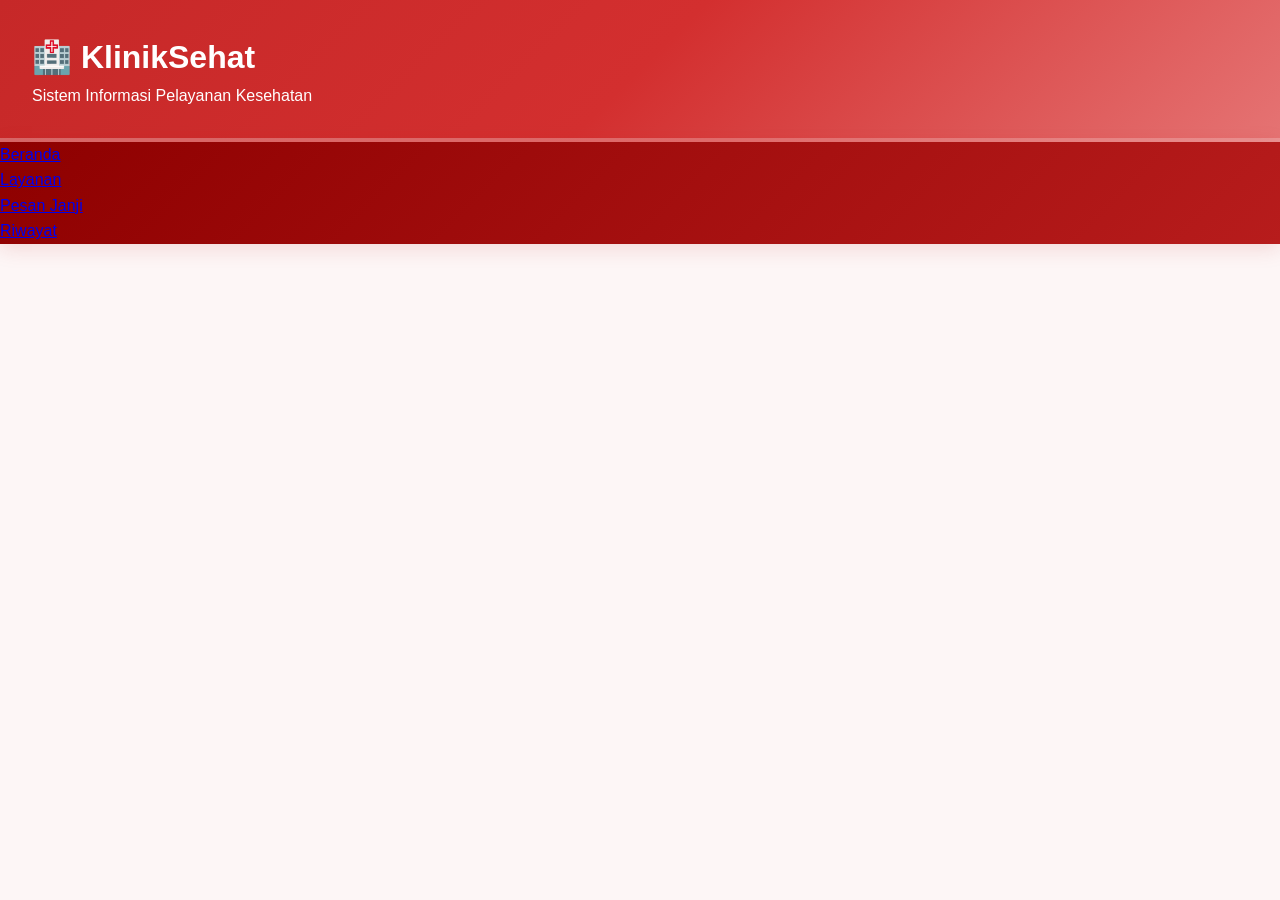
==== index.html @ b9c6c229 "first commit" ====
<!DOCTYPE html>
<html lang="id">
<head>
    <!-- ============================================================
    META & JUDUL HALAMAN
    ============================================================ -->
    <meta charset="UTF-8" />
    <meta name="viewport" content="width=device-width, initial-scale=1.0" />
    <title>KlinikSehat - Beranda</title>
    <link rel="stylesheet" href="css/style.css">
</head>
<body>
    <header>
        <h1>🏥 KlinikSehat</h1>
        <p>Sistem Informasi Pelayanan Kesehatan</p>
    </header>
    <nav>
        <ul>
            <li><a href="index.html" class="active">Beranda</a></li>
            <li><a href="layanan.html">Layanan</a></li>
            <li><a href="pesanan.html">Pesan Janji</a></li>
            <li><a href="riwayat.html">Riwayat</a></li>
        </ul>
    </nav>
    <main>
</body>
</html>
---- css/style.css ----
/* ============================
   RESET & BASE STYLES
   ============================ */
* {
    margin: 0;
    padding: 0;
    box-sizing: border-box;
}

body {
    font-family: 'Segoe UI', Tahoma, Geneva, Verdana, sans-serif;
    background: #fdf6f6;
    color: #2d2d2d;
    line-height: 1.6;
    min-height: 100vh;
    position: relative;
}


/* ============================
   HEADER - SOFT RED
   ============================ */
header {
    background: linear-gradient(135deg, #c62828, #d32f2f, #e57373);
    color: white;
    padding: 2rem 2rem 1.8rem;
    text-align: left;
    position: relative;
    overflow: hidden;
    border-bottom: 4px solid rgba(255, 255, 255, 0.3);
}


/* ============================
   NAVIGASI - SOFT RED
   ============================ */
nav {
    background: linear-gradient(135deg, #8e0000, #b71c1c);
    padding: 0;
    position: sticky;
    top: 0;
    z-index: 100;
    box-shadow: 0 4px 20px rgba(183, 28, 28, 0.15);
}
/* ============================
   MAIN CONTENT
   ============================ */
main {
    max-width: 1200px;
    margin: 2rem auto;
    padding: 0 1.5rem;
}

/* ============================
   HERO SECTION - SOFT RED
   ============================ */
.hero {
    background: linear-gradient(135deg, #c62828, #d32f2f, #e57373);
    color: white;
    text-align: center;
    padding: 4rem 3rem;
    border-radius: 16px;
    border: none;
    position: relative;
    overflow: hidden;
}
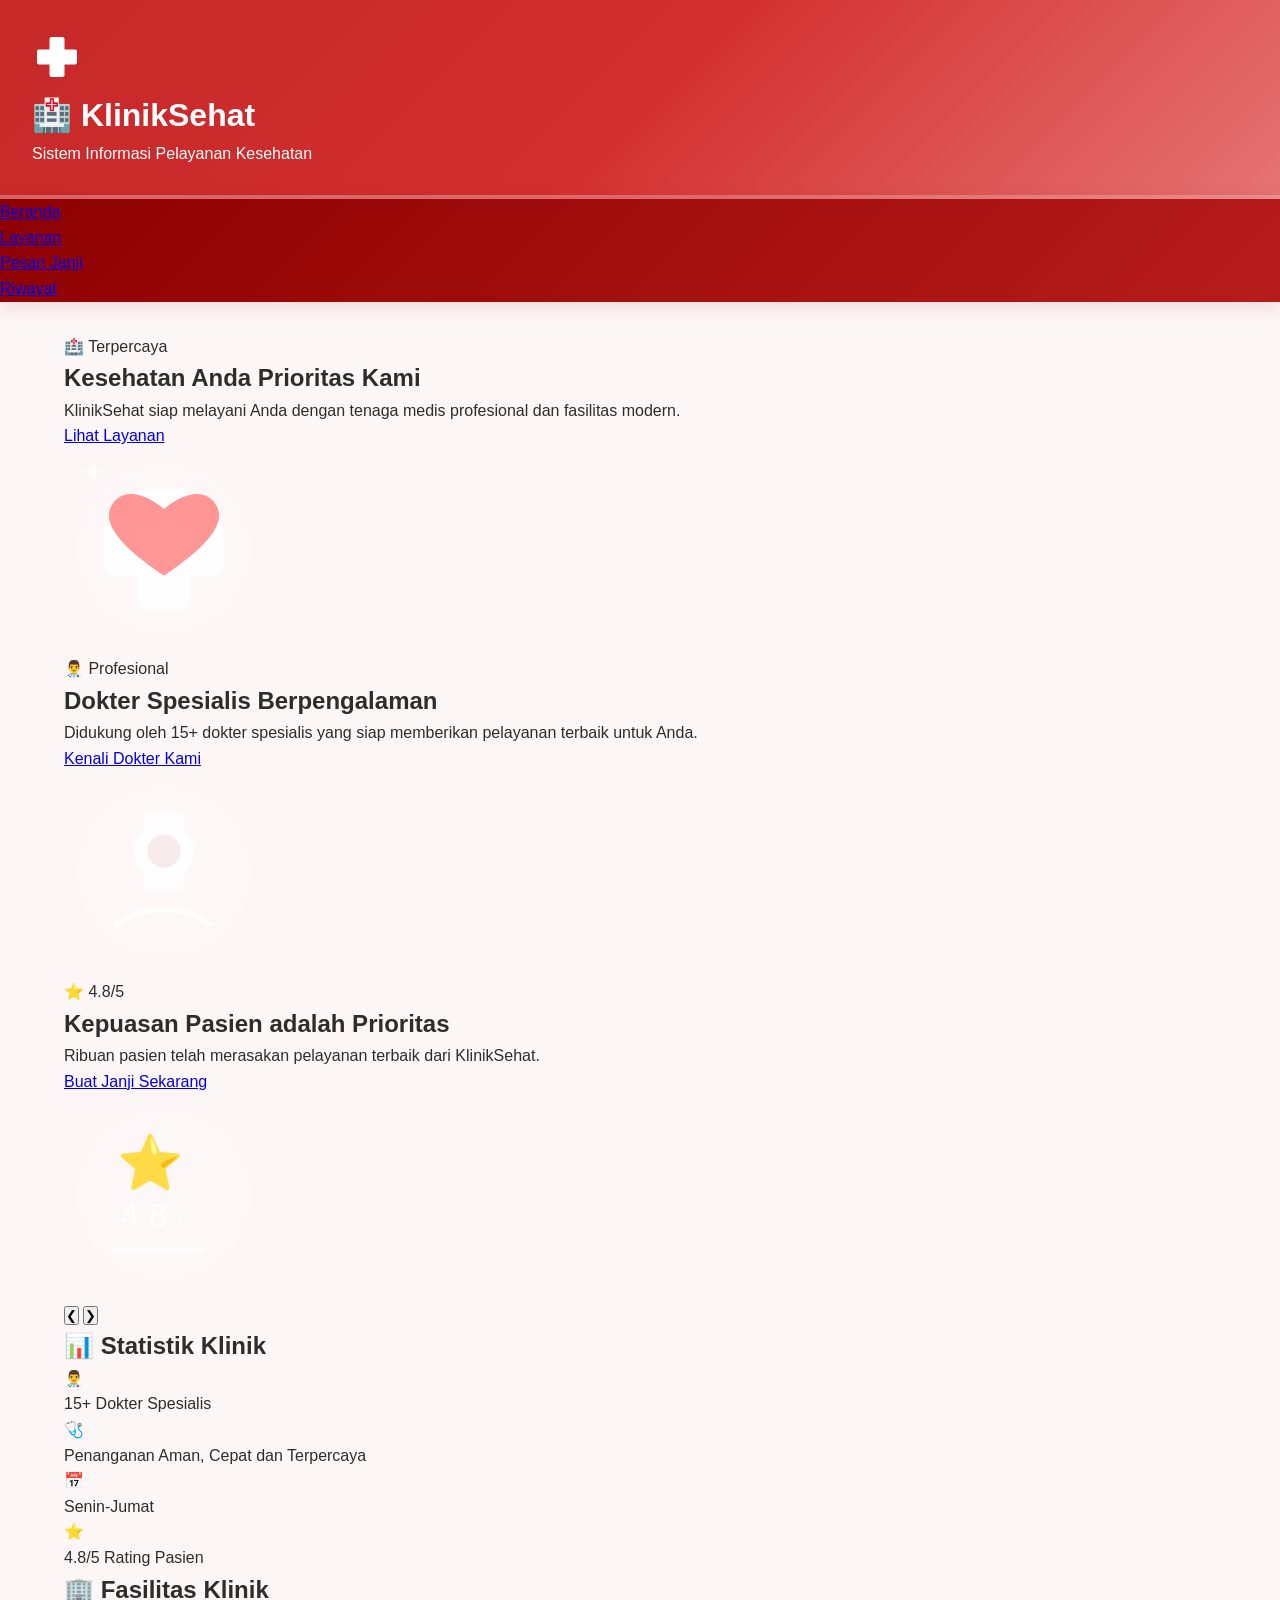
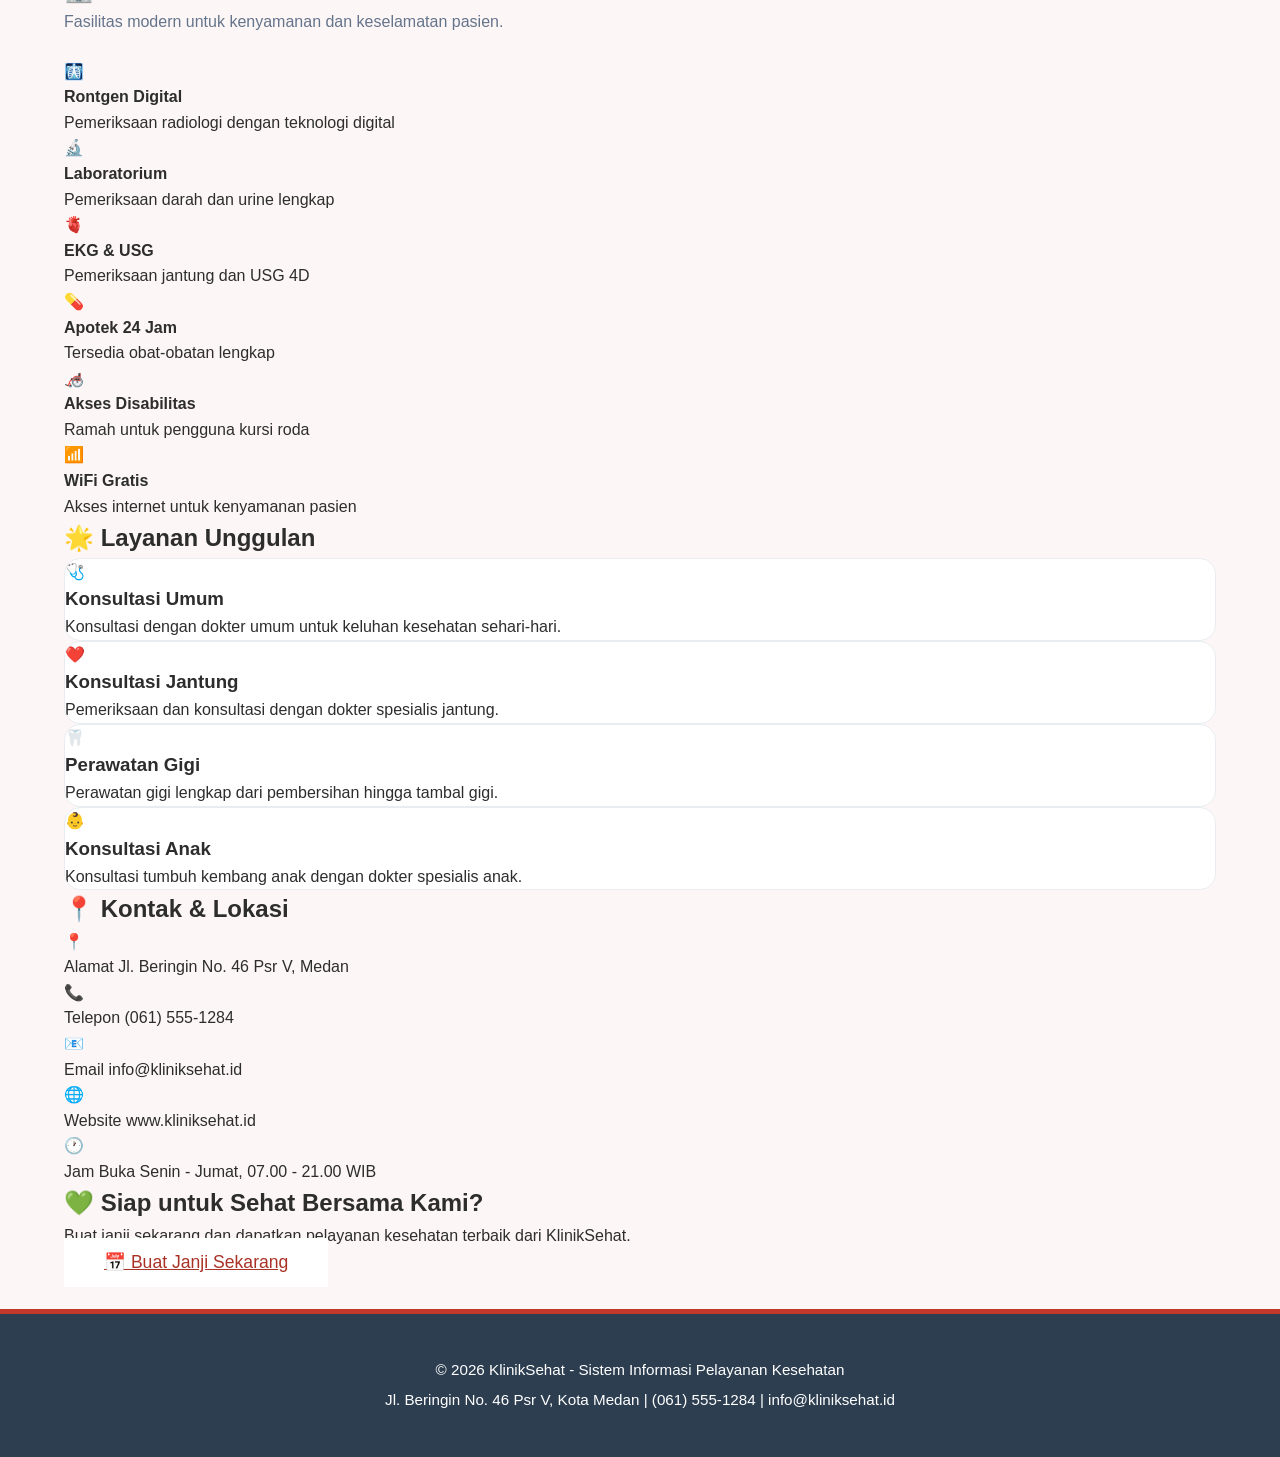
==== commit 2e46311b: "membuat isi layanan.html, isi statistik, fasilitas, layanan unggulan, dengan menggunakan hero sectio" ====
--- a/index.html
+++ b/index.html
@@ -10,10 +10,34 @@
     <link rel="stylesheet" href="css/style.css">
 </head>
 <body>
+    <!-- ============================================================
+    HEADER - BAGIAN ATAS HALAMAN
+    Berisi logo, nama klinik, dan tagline.
+    ============================================================ -->
     <header>
-        <h1>🏥 KlinikSehat</h1>
-        <p>Sistem Informasi Pelayanan Kesehatan</p>
+        <div class="header-container">
+            <div class="header-left">
+                <!-- Icon SVG (Simbol Kesehatan / Salib Merah) -->
+                <div class="header-icon">
+                    <svg viewBox="0 0 100 100" width="50" height="50">
+                        <rect x="35" y="10" width="30" height="80" rx="4" fill="white" />
+                        <rect x="10" y="35" width="80" height="30" rx="4" fill="white" />
+                    </svg>
+                </div>
+                <!-- Teks Header dengan Animasi -->
+                <div class="header-text">
+                    <h1 class="animasi-tulisan">🏥 KlinikSehat</h1>
+                    <p class="animasi-tulisan-delay">Sistem Informasi Pelayanan Kesehatan</p>
+                </div>
+            </div>
+        </div>
     </header>
+
+
+    <!-- ============================================================
+    NAVIGASI - MENU UTAMA
+    Link antar halaman: Beranda, Layanan, Pesan Janji, Riwayat
+    ============================================================ -->
     <nav>
         <ul>
             <li><a href="index.html" class="active">Beranda</a></li>
@@ -22,6 +46,272 @@
             <li><a href="riwayat.html">Riwayat</a></li>
         </ul>
     </nav>
+
+    <!-- ============================================================
+    MAIN - KONTEN UTAMA HALAMAN
+    ============================================================ -->
     <main>
+
+        <!-- ============================================================
+        SECTION 1: HERO SLIDER - CAROUSEL PROMOSI
+        Menampilkan 3 slide bergantian dengan informasi klinik.
+        ============================================================ -->
+        <section class="hero-slider fade-in">
+            <div class="slider-container">
+
+                <!-- ===== SLIDE 1: Kesehatan Prioritas ===== -->
+                <div class="slide active">
+                    <div class="slide-content">
+                        <div class="slide-text">
+                            <span class="slide-badge">🏥 Terpercaya</span>
+                            <h2>Kesehatan Anda Prioritas Kami</h2>
+                            <p>KlinikSehat siap melayani Anda dengan tenaga medis profesional dan fasilitas modern.</p>
+                            <a href="layanan.html" class="btn-primary">Lihat Layanan</a>
+                        </div>
+                        <!-- Ilustrasi SVG: Simbol Kesehatan + Jantung -->
+                        <div class="slide-image">
+                            <svg viewBox="0 0 300 300" width="200" height="200">
+                                <!-- Background lingkaran -->
+                                <circle cx="150" cy="150" r="130" fill="rgba(255,255,255,0.08)" />
+                                <!-- Simbol kesehatan (salib) -->
+                                <rect x="110" y="60" width="80" height="180" rx="12" fill="white" opacity="0.9" />
+                                <rect x="60" y="110" width="180" height="80" rx="12" fill="white" opacity="0.9" />
+                                <!-- Jantung di tengah -->
+                                <path d="M150 190 C90 150, 50 110, 75 80 C90 60, 120 65, 150 90 C180 65, 210 60, 225 80 C250 110, 210 150, 150 190Z" 
+                                      fill="#ff6b6b" opacity="0.7" />
+                                <!-- Ornamen plus di sudut -->
+                                <rect x="30" y="30" width="25" height="8" rx="3" fill="white" opacity="0.5" />
+                                <rect x="40" y="20" width="8" height="25" rx="3" fill="white" opacity="0.5" />
+                            </svg>
+                        </div>
+                    </div>
+                </div>
+
+                <!-- ===== SLIDE 2: Dokter Spesialis ===== -->
+                <div class="slide">
+                    <div class="slide-content">
+                        <div class="slide-text">
+                            <span class="slide-badge">👨‍⚕️ Profesional</span>
+                            <h2>Dokter Spesialis Berpengalaman</h2>
+                            <p>Didukung oleh 15+ dokter spesialis yang siap memberikan pelayanan terbaik untuk Anda.</p>
+                            <a href="layanan.html" class="btn-primary">Kenali Dokter Kami</a>
+                        </div>
+                        <!-- Ilustrasi SVG: Dokter + Stetoskop -->
+                        <div class="slide-image">
+                            <svg viewBox="0 0 300 300" width="200" height="200">
+                                <circle cx="150" cy="150" r="130" fill="rgba(255,255,255,0.08)" />
+                                <circle cx="150" cy="120" r="45" fill="white" opacity="0.9" />
+                                <circle cx="150" cy="120" r="25" fill="#A93226" opacity="0.3" />
+                                <path d="M80 230 Q150 185 220 230" stroke="white" stroke-width="8" fill="none" stroke-linecap="round" opacity="0.9" />
+                                <rect x="120" y="60" width="60" height="120" rx="8" fill="white" opacity="0.7" />
+                            </svg>
+                        </div>
+                    </div>
+                </div>
+
+                <!-- ===== SLIDE 3: Rating Pasien ===== -->
+                <div class="slide">
+                    <div class="slide-content">
+                        <div class="slide-text">
+                            <span class="slide-badge">⭐ 4.8/5</span>
+                            <h2>Kepuasan Pasien adalah Prioritas</h2>
+                            <p>Ribuan pasien telah merasakan pelayanan terbaik dari KlinikSehat.</p>
+                            <a href="pesanan.html" class="btn-primary">Buat Janji Sekarang</a>
+                        </div>
+                        <!-- Ilustrasi SVG: Bintang Rating -->
+                        <div class="slide-image">
+                            <svg viewBox="0 0 300 300" width="200" height="200">
+                                <circle cx="150" cy="150" r="130" fill="rgba(255,255,255,0.08)" />
+                                <text x="80" y="130" font-size="80" fill="white" opacity="0.9">⭐</text>
+                                <text x="85" y="200" font-size="50" fill="white" opacity="0.9">4.8</text>
+                                <text x="160" y="195" font-size="20" fill="white" opacity="0.7">/5</text>
+                                <rect x="70" y="230" width="160" height="8" rx="4" fill="white" opacity="0.2" />
+                                <rect x="70" y="230" width="140" height="8" rx="4" fill="white" opacity="0.6" />
+                            </svg>
+                        </div>
+                    </div>
+                </div>
+
+                <!-- ===== TOMBOL NAVIGASI SLIDER ===== -->
+                <button class="slider-btn prev" id="sliderPrev">❮</button>
+                <button class="slider-btn next" id="sliderNext">❯</button>
+
+                <!-- ===== INDICATOR DOTS ===== -->
+                <div class="slider-dots">
+                    <span class="dot active" data-slide="0"></span>
+                    <span class="dot" data-slide="1"></span>
+                    <span class="dot" data-slide="2"></span>
+                </div>
+            </div>
+        </section>
+
+        <!-- ============================================================
+        SECTION 2: STATISTIK KLINIK
+        Menampilkan data statistik dalam bentuk grid 4 item.
+        ============================================================ -->
+        <section class="fade-in" style="animation-delay: 0.1s;">
+            <h2>📊 Statistik Klinik</h2>
+            <div class="info-grid">
+                <div class="info-item">
+                    <div class="info-icon">👨‍⚕️</div>
+                    <span>15+ Dokter Spesialis</span>
+                </div>
+                <div class="info-item">
+                    <div class="info-icon">🩺</div>
+                    <span>Penanganan Aman, Cepat dan Terpercaya</span>
+                </div>
+                <div class="info-item">
+                    <div class="info-icon">📅</div>
+                    <span>Senin-Jumat</span>
+                </div>
+                <div class="info-item">
+                    <div class="info-icon">⭐</div>
+                    <span>4.8/5 Rating Pasien</span>
+                </div>
+            </div>
+        </section>
+
+        <!-- ============================================================
+        SECTION 3: FASILITAS KLINIK
+        Menampilkan 6 fasilitas klinik dalam bentuk card grid.
+        ============================================================ -->
+        <section class="fade-in" style="animation-delay: 0.15s;">
+            <h2>🏢 Fasilitas Klinik</h2>
+            <p style="color: #64748b; margin-bottom: 1.5rem;">Fasilitas modern untuk kenyamanan dan keselamatan pasien.</p>
+            <div class="fasilitas-grid">
+                <div class="fasilitas-item">
+                    <div class="fasilitas-icon">🩻</div>
+                    <h4>Rontgen Digital</h4>
+                    <p>Pemeriksaan radiologi dengan teknologi digital</p>
+                </div>
+                <div class="fasilitas-item">
+                    <div class="fasilitas-icon">🔬</div>
+                    <h4>Laboratorium</h4>
+                    <p>Pemeriksaan darah dan urine lengkap</p>
+                </div>
+                <div class="fasilitas-item">
+                    <div class="fasilitas-icon">🫀</div>
+                    <h4>EKG & USG</h4>
+                    <p>Pemeriksaan jantung dan USG 4D</p>
+                </div>
+                <div class="fasilitas-item">
+                    <div class="fasilitas-icon">💊</div>
+                    <h4>Apotek 24 Jam</h4>
+                    <p>Tersedia obat-obatan lengkap</p>
+                </div>
+                <div class="fasilitas-item">
+                    <div class="fasilitas-icon">🦽</div>
+                    <h4>Akses Disabilitas</h4>
+                    <p>Ramah untuk pengguna kursi roda</p>
+                </div>
+                <div class="fasilitas-item">
+                    <div class="fasilitas-icon">📶</div>
+                    <h4>WiFi Gratis</h4>
+                    <p>Akses internet untuk kenyamanan pasien</p>
+                </div>
+            </div>
+        </section>
+
+        <!-- ============================================================
+        SECTION 4: LAYANAN UNGGULAN
+        Menampilkan 4 layanan unggulan dalam grid 2x2.
+        ============================================================ -->
+        <section class="fade-in" style="animation-delay: 0.2s;">
+            <h2>🌟 Layanan Unggulan</h2>
+            <div class="layanan-unggulan-grid">
+                <div class="layanan-card">
+                    <div class="layanan-icon">🩺</div>
+                    <h3>Konsultasi Umum</h3>
+                    <p>Konsultasi dengan dokter umum untuk keluhan kesehatan sehari-hari.</p>
+                </div>
+                <div class="layanan-card">
+                    <div class="layanan-icon">❤️</div>
+                    <h3>Konsultasi Jantung</h3>
+                    <p>Pemeriksaan dan konsultasi dengan dokter spesialis jantung.</p>
+                </div>
+                <div class="layanan-card">
+                    <div class="layanan-icon">🦷</div>
+                    <h3>Perawatan Gigi</h3>
+                    <p>Perawatan gigi lengkap dari pembersihan hingga tambal gigi.</p>
+                </div>
+                <div class="layanan-card">
+                    <div class="layanan-icon">👶</div>
+                    <h3>Konsultasi Anak</h3>
+                    <p>Konsultasi tumbuh kembang anak dengan dokter spesialis anak.</p>
+                </div>
+            </div>
+        </section>
+
+        <!-- ============================================================
+        SECTION 5: KONTAK & LOKASI
+        Menampilkan alamat, telepon, email, website, dan jam buka.
+        ============================================================ -->
+        <section class="fade-in" style="animation-delay: 0.3s;">
+            <h2>📍 Kontak &amp; Lokasi</h2>
+            <div class="kontak-grid">
+                <div class="kontak-item">
+                    <div class="kontak-icon">📍</div>
+                    <div>
+                        <span class="kontak-label">Alamat</span>
+                        <span class="kontak-value">Jl. Beringin No. 46 Psr V, Medan</span>
+                    </div>
+                </div>
+                <div class="kontak-item">
+                    <div class="kontak-icon">📞</div>
+                    <div>
+                        <span class="kontak-label">Telepon</span>
+                        <span class="kontak-value">(061) 555-1284</span>
+                    </div>
+                </div>
+                <div class="kontak-item">
+                    <div class="kontak-icon">📧</div>
+                    <div>
+                        <span class="kontak-label">Email</span>
+                        <span class="kontak-value">info@kliniksehat.id</span>
+                    </div>
+                </div>
+                <div class="kontak-item">
+                    <div class="kontak-icon">🌐</div>
+                    <div>
+                        <span class="kontak-label">Website</span>
+                        <span class="kontak-value">www.kliniksehat.id</span>
+                    </div>
+                </div>
+                <div class="kontak-item" style="grid-column: 1 / -1;">
+                    <div class="kontak-icon">🕐</div>
+                    <div>
+                        <span class="kontak-label">Jam Buka</span>
+                        <span class="kontak-value">Senin - Jumat, 07.00 - 21.00 WIB</span>
+                    </div>
+                </div>
+            </div>
+        </section>
+
+        <!-- ============================================================
+        SECTION 6: CTA BANNER - CALL TO ACTION
+        Mengajak pengguna untuk membuat janji.
+        ============================================================ -->
+        <section class="cta-banner fade-in" style="animation-delay: 0.4s;">
+            <div class="cta-banner-content">
+                <div>
+                    <h2>💚 Siap untuk Sehat Bersama Kami?</h2>
+                    <p>Buat janji sekarang dan dapatkan pelayanan kesehatan terbaik dari KlinikSehat.</p>
+                </div>
+                <a href="pesanan.html" class="btn-primary" style="background: white; color: #A93226; font-size: 1.1rem; padding: 0.9rem 2.5rem;">
+                    📅 Buat Janji Sekarang
+                </a>
+            </div>
+        </section>
+
+    </main>
+
+   <!-- ============================================================
+    FOOTER - BAGIAN BAWAH HALAMAN
+    Informasi hak cipta dan kontak.
+    ============================================================ -->
+    <footer>
+        <p>&copy; 2026 <span>KlinikSehat</span> - Sistem Informasi Pelayanan Kesehatan</p>
+        <p>Jl. Beringin No. 46 Psr V, Kota Medan | (061) 555-1284 | info@kliniksehat.id</p>
+    </footer>
 </body>
 </html>
--- a/css/style.css
+++ b/css/style.css
@@ -63,4 +63,163 @@
     border: none;
     position: relative;
     overflow: hidden;
+}
+
+
+
+/* ============================================================
+   LAYANAN.CSS - Halaman Layanan
+   ============================================================ */
+
+/* ============================
+   LAYANAN GRID (dengan gambar)
+   ============================ */
+.layanan-grid {
+    display: grid;
+    grid-template-columns: repeat(auto-fit, minmax(260px, 1fr));
+    gap: 1.5rem;
+    margin-top: 1.5rem;
+}
+
+.layanan-card {
+    border-radius: 16px;
+    overflow: hidden;
+    border: 1px solid #e9edf2;
+    transition: all 0.3s ease;
+    background: white;
+}
+
+.layanan-card:hover {
+    transform: translateY(-6px);
+    box-shadow: 0 12px 36px rgba(0,0,0,0.06);
+}
+
+.layanan-gambar-full {
+    width: 100%;
+    height: 180px;
+    background-size: cover;
+    background-position: center;
+    position: relative;
+}
+
+.layanan-overlay {
+    position: absolute;
+    bottom: 0;
+    left: 0;
+    right: 0;
+    padding: 1.2rem 1rem 0.8rem;
+    background: linear-gradient(transparent, rgba(169, 50, 38, 0.85));
+    color: white;
+    text-align: center;
+}
+
+.layanan-overlay h3 {
+    color: white;
+    font-size: 1.05rem;
+    font-weight: 700;
+    margin: 0 0 0.1rem;
+}
+
+.layanan-overlay p {
+    font-size: 0.8rem;
+    opacity: 0.9;
+    margin: 0 0 0.2rem;
+}
+
+.layanan-overlay .badge-harga {
+    display: inline-block;
+    background: rgba(255,255,255,0.2);
+    backdrop-filter: blur(8px);
+    padding: 0.15rem 1rem;
+    border-radius: 20px;
+    font-weight: 700;
+    font-size: 0.75rem;
+    border: 1px solid rgba(255,255,255,0.15);
+}
+
+/* ============================
+   CTA SECTION LAYANAN
+   ============================ */
+/* Menjaga background tetap merah gradasi khas KlinikSehat */
+.cta-section {
+    background: linear-gradient(135deg, #A93226, #C0392B);
+    color: white;
+    text-align: center;
+    padding: 3.5rem 2rem;
+    border-radius: 20px;
+    border: none;
+    margin-top: 2rem;
+    display: flex;
+    flex-direction: column;
+    align-items: left; /* Membuat tombol capsule otomatis berada di tengah */
+    justify-content: center;
+}
+
+.cta-section h2 {
+    color: white;
+    margin-bottom: 0.5rem;
+}
+
+/* Desain tombol capsule putih tulisan merah kecokelatan */
+.btn-janji-capsule {
+    display: inline-flex;
+    align-items: center;
+    justify-content: center;
+    gap: 10px; /* Jarak antara emoji kalender dan teks */
+    
+    background-color: #ffffff; /* Latar belakang tombol tetap putih bersih */
+    color: #A93226; /* Warna teks merah kecokelatan */
+    
+    padding: 0.8rem 2.5rem; /* Mengatur ukuran tombol agar lonjong pas */
+    font-size: 1.05rem;
+    font-weight: 600;
+    text-decoration: none; /* Menghilangkan garis bawah tautan */
+    
+    border-radius: 50px; /* Membuat bentuk kapsul melengkung sempurna */
+    transition: all 0.3s ease;
+    box-shadow: 0 4px 15px rgba(0, 0, 0, 0.15); /* Efek bayangan di atas background merah */
+}
+
+/* Efek interaktif hover ketika kursor menyentuh tombol capsule */
+.btn-janji-capsule:hover {
+    transform: translateY(-3px); /* Tombol sedikit mengangkat naik */
+    box-shadow: 0 8px 20px rgba(0, 0, 0, 0.25); /* Bayangan menjadi lebih tegas */
+    background-color: #f8fafc; /* Warna putih tombol sedikit redup halus */
+}
+/* ============================
+   RESPONSIVE LAYANAN
+   ============================ */
+@media (max-width: 768px) {
+    .layanan-grid {
+        grid-template-columns: 1fr;
+    }
+}
+
+@media (max-width: 480px) {
+    .layanan-grid {
+        grid-template-columns: 1fr;
+    }
+}
+
+footer {
+    /* Warna latar biru gelap sesuai gambar */
+    background-color: #2c3e50; 
+    color: #ffffff;
+    text-align: center;
+    padding: 2.5rem 2rem;
+    margin-top: 0;
+    
+    /* Garis merah di bagian atas footer */
+    border-top: 5px solid #c0392b; 
+}
+
+footer p {
+    margin: 0.3rem 0;
+    font-size: 0.95rem;
+}
+
+/* Agar tulisan "KlinikSehat" berwarna merah sesuai contoh */
+footer .brand-highlight {
+    color: #e74c3c;
+    font-weight: bold;
 }
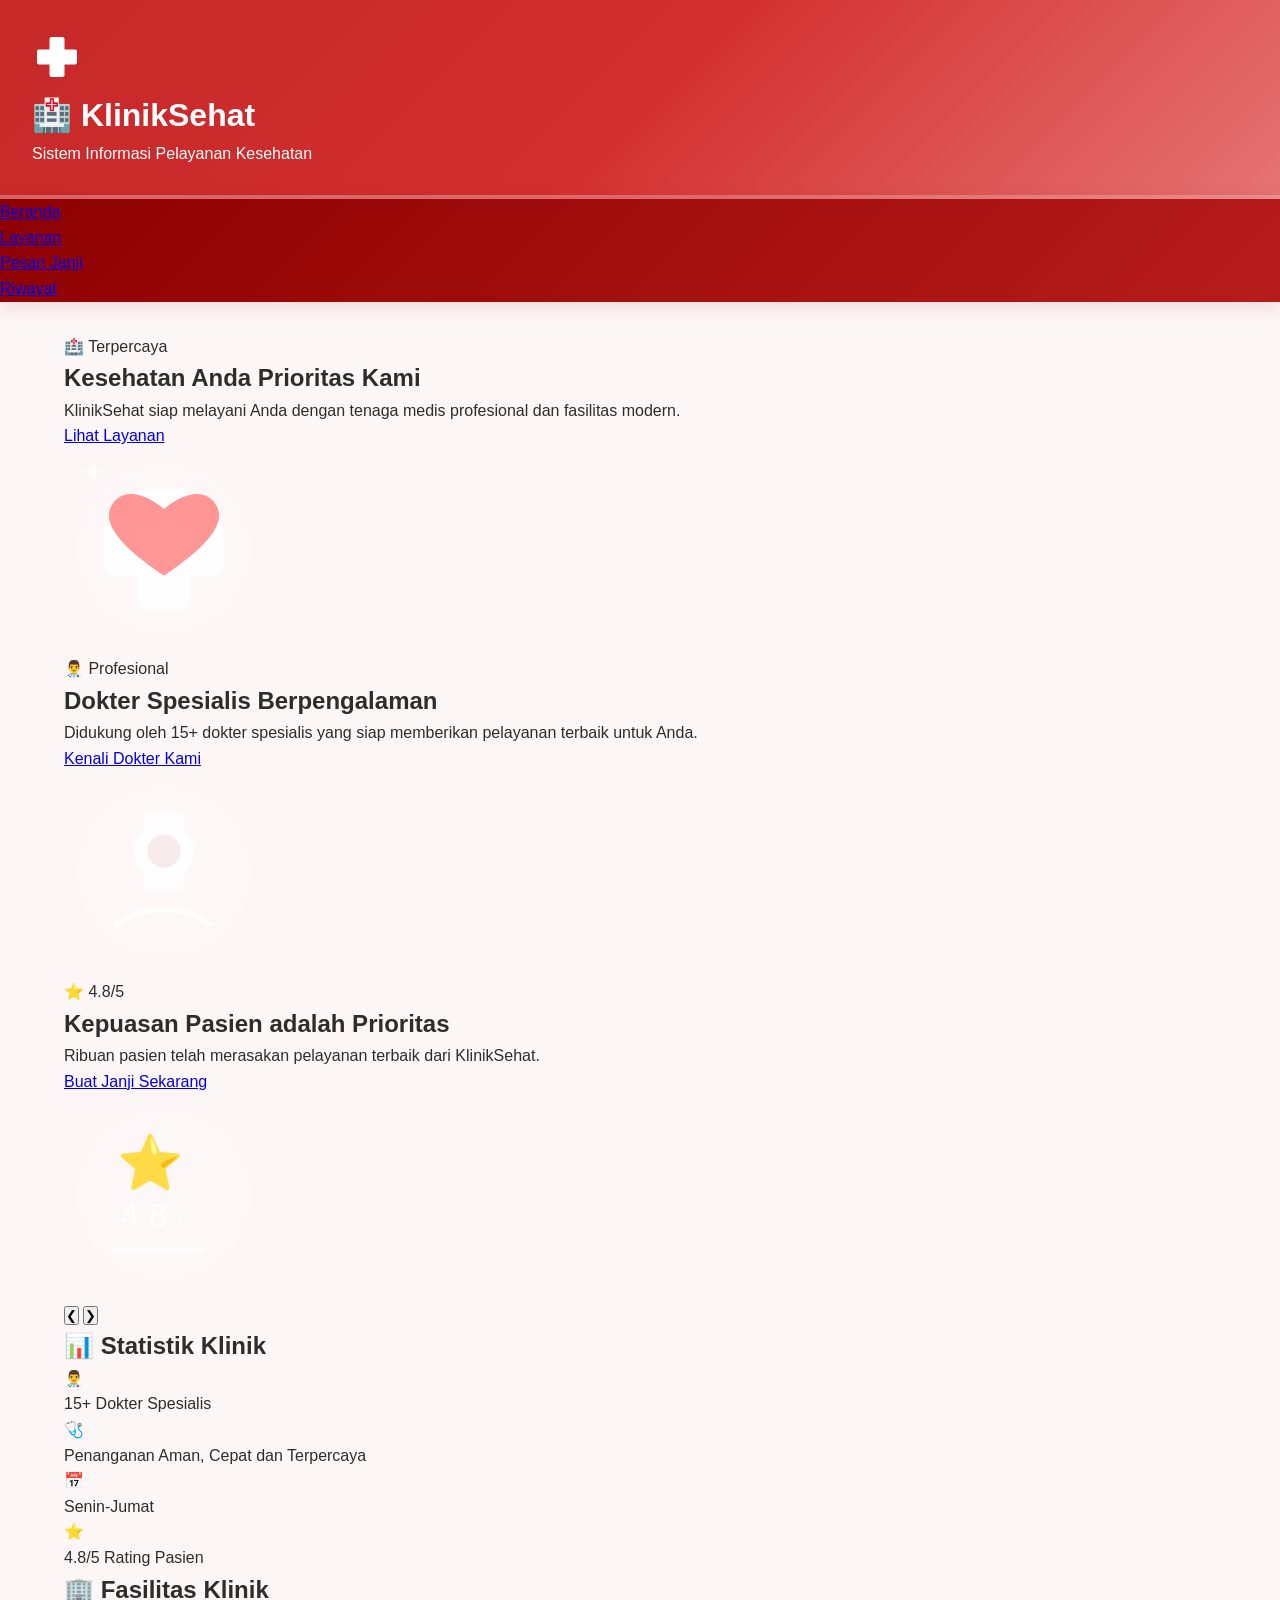
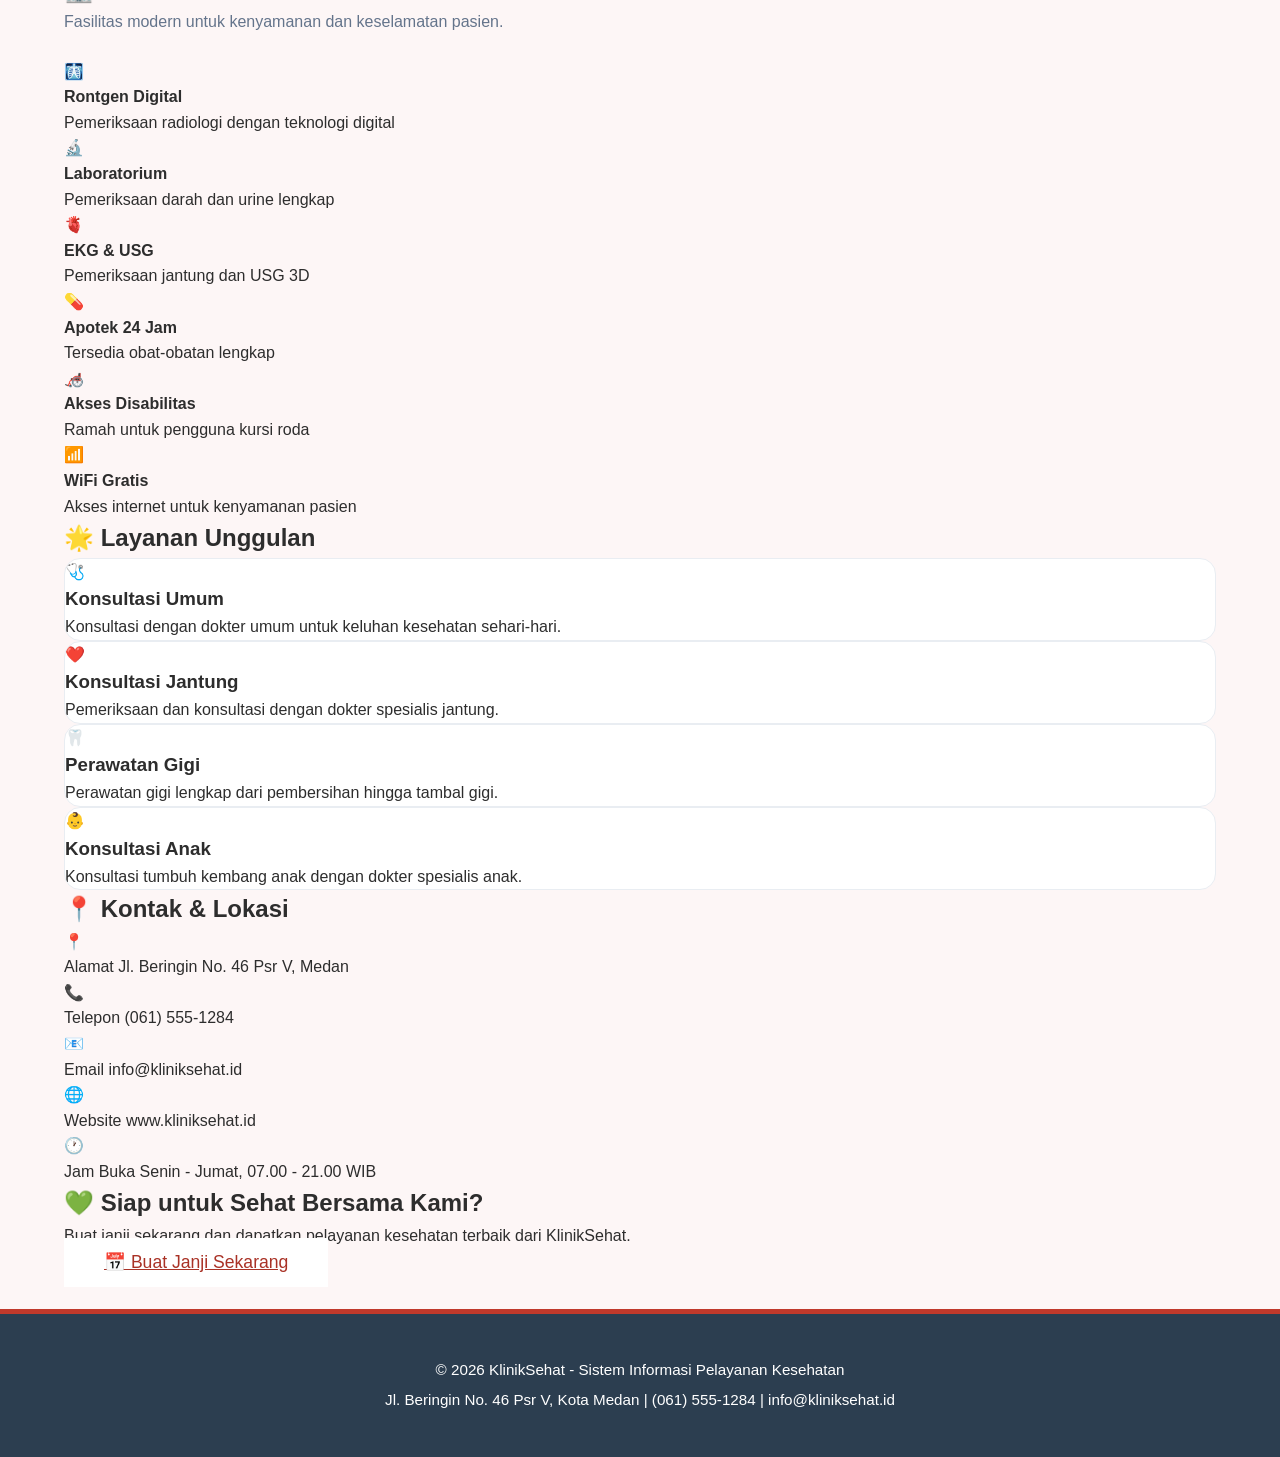
==== commit ce91aa69: "perubahan sedikit di bagian layanan" ====
--- a/index.html
+++ b/index.html
@@ -192,7 +192,7 @@
                 <div class="fasilitas-item">
                     <div class="fasilitas-icon">🫀</div>
                     <h4>EKG & USG</h4>
-                    <p>Pemeriksaan jantung dan USG 4D</p>
+                    <p>Pemeriksaan jantung dan USG 3D</p>
                 </div>
                 <div class="fasilitas-item">
                     <div class="fasilitas-icon">💊</div>
@@ -313,5 +313,6 @@
         <p>&copy; 2026 <span>KlinikSehat</span> - Sistem Informasi Pelayanan Kesehatan</p>
         <p>Jl. Beringin No. 46 Psr V, Kota Medan | (061) 555-1284 | info@kliniksehat.id</p>
     </footer>
+
 </body>
 </html>
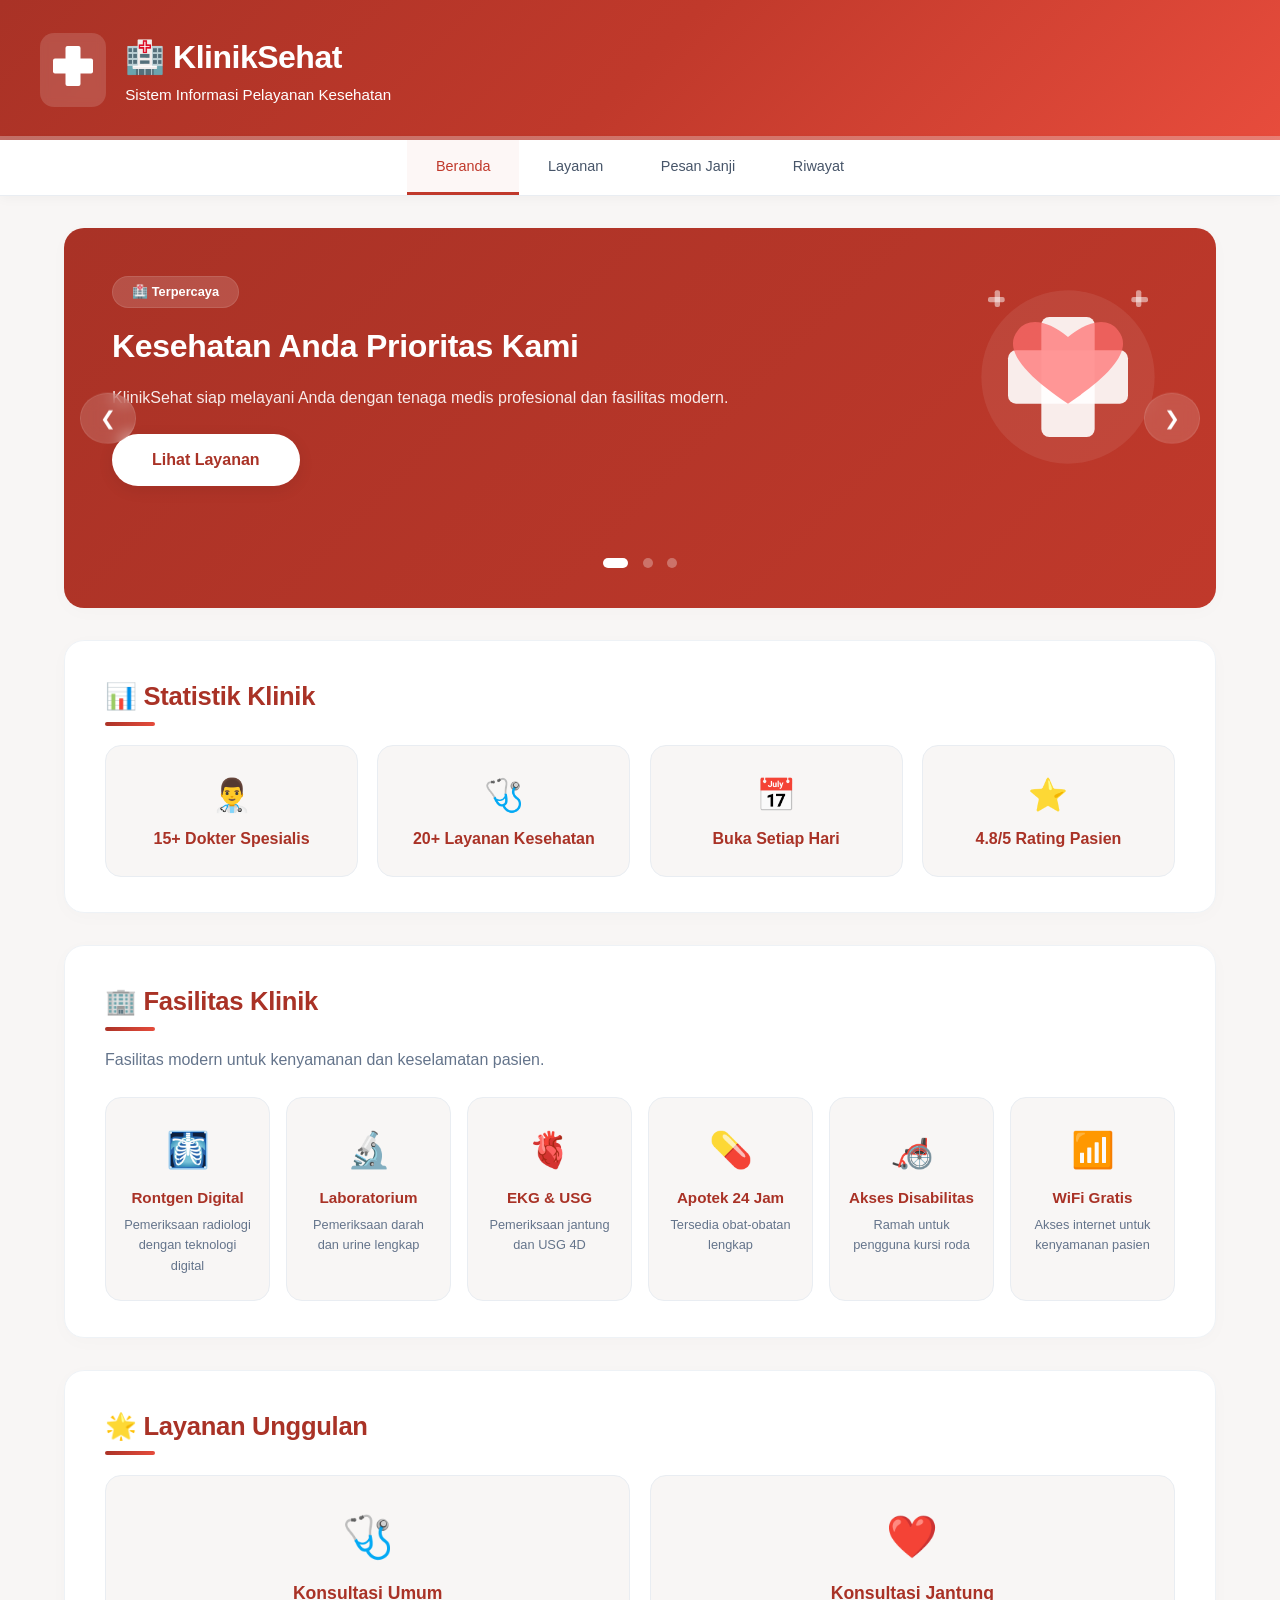
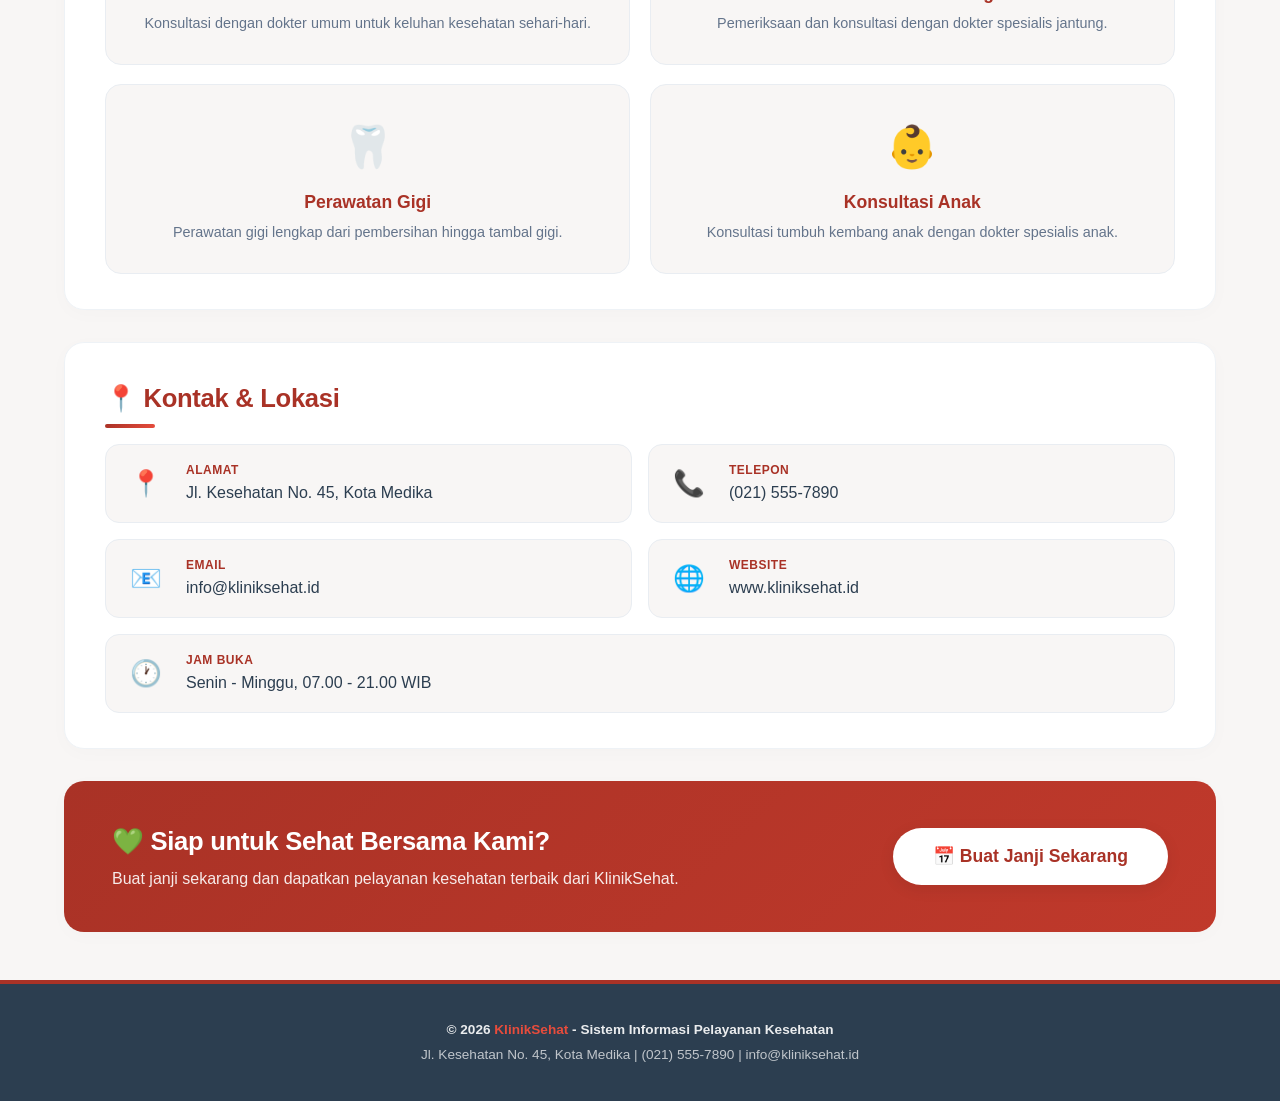
==== commit 2567e6d7: "memperbagian desain konten di index yang tdk bisa di silde" ====
--- a/index.html
+++ b/index.html
@@ -1,30 +1,23 @@
 <!DOCTYPE html>
 <html lang="id">
 <head>
-    <!-- ============================================================
-    META & JUDUL HALAMAN
-    ============================================================ -->
     <meta charset="UTF-8" />
     <meta name="viewport" content="width=device-width, initial-scale=1.0" />
     <title>KlinikSehat - Beranda</title>
     <link rel="stylesheet" href="css/style.css">
 </head>
 <body>
-    <!-- ============================================================
-    HEADER - BAGIAN ATAS HALAMAN
-    Berisi logo, nama klinik, dan tagline.
-    ============================================================ -->
+
+    <!-- ===================== HEADER ===================== -->
     <header>
         <div class="header-container">
             <div class="header-left">
-                <!-- Icon SVG (Simbol Kesehatan / Salib Merah) -->
                 <div class="header-icon">
                     <svg viewBox="0 0 100 100" width="50" height="50">
                         <rect x="35" y="10" width="30" height="80" rx="4" fill="white" />
                         <rect x="10" y="35" width="80" height="30" rx="4" fill="white" />
                     </svg>
                 </div>
-                <!-- Teks Header dengan Animasi -->
                 <div class="header-text">
                     <h1 class="animasi-tulisan">🏥 KlinikSehat</h1>
                     <p class="animasi-tulisan-delay">Sistem Informasi Pelayanan Kesehatan</p>
@@ -33,11 +26,7 @@
         </div>
     </header>
 
-
-    <!-- ============================================================
-    NAVIGASI - MENU UTAMA
-    Link antar halaman: Beranda, Layanan, Pesan Janji, Riwayat
-    ============================================================ -->
+    <!-- ===================== NAVIGASI ===================== -->
     <nav>
         <ul>
             <li><a href="index.html" class="active">Beranda</a></li>
@@ -47,19 +36,13 @@
         </ul>
     </nav>
 
-    <!-- ============================================================
-    MAIN - KONTEN UTAMA HALAMAN
-    ============================================================ -->
+    <!-- ===================== KONTEN UTAMA ===================== -->
     <main>
 
-        <!-- ============================================================
-        SECTION 1: HERO SLIDER - CAROUSEL PROMOSI
-        Menampilkan 3 slide bergantian dengan informasi klinik.
-        ============================================================ -->
+        <!-- ====== HERO SECTION WITH SLIDER ====== -->
         <section class="hero-slider fade-in">
             <div class="slider-container">
-
-                <!-- ===== SLIDE 1: Kesehatan Prioritas ===== -->
+                <!-- Slide 1 -->
                 <div class="slide active">
                     <div class="slide-content">
                         <div class="slide-text">
@@ -68,26 +51,23 @@
                             <p>KlinikSehat siap melayani Anda dengan tenaga medis profesional dan fasilitas modern.</p>
                             <a href="layanan.html" class="btn-primary">Lihat Layanan</a>
                         </div>
-                        <!-- Ilustrasi SVG: Simbol Kesehatan + Jantung -->
                         <div class="slide-image">
                             <svg viewBox="0 0 300 300" width="200" height="200">
-                                <!-- Background lingkaran -->
                                 <circle cx="150" cy="150" r="130" fill="rgba(255,255,255,0.08)" />
-                                <!-- Simbol kesehatan (salib) -->
                                 <rect x="110" y="60" width="80" height="180" rx="12" fill="white" opacity="0.9" />
                                 <rect x="60" y="110" width="180" height="80" rx="12" fill="white" opacity="0.9" />
-                                <!-- Jantung di tengah -->
                                 <path d="M150 190 C90 150, 50 110, 75 80 C90 60, 120 65, 150 90 C180 65, 210 60, 225 80 C250 110, 210 150, 150 190Z" 
                                       fill="#ff6b6b" opacity="0.7" />
-                                <!-- Ornamen plus di sudut -->
                                 <rect x="30" y="30" width="25" height="8" rx="3" fill="white" opacity="0.5" />
                                 <rect x="40" y="20" width="8" height="25" rx="3" fill="white" opacity="0.5" />
+                                <rect x="245" y="30" width="25" height="8" rx="3" fill="white" opacity="0.5" />
+                                <rect x="252" y="20" width="8" height="25" rx="3" fill="white" opacity="0.5" />
                             </svg>
                         </div>
                     </div>
                 </div>
 
-                <!-- ===== SLIDE 2: Dokter Spesialis ===== -->
+                <!-- Slide 2 -->
                 <div class="slide">
                     <div class="slide-content">
                         <div class="slide-text">
@@ -96,7 +76,6 @@
                             <p>Didukung oleh 15+ dokter spesialis yang siap memberikan pelayanan terbaik untuk Anda.</p>
                             <a href="layanan.html" class="btn-primary">Kenali Dokter Kami</a>
                         </div>
-                        <!-- Ilustrasi SVG: Dokter + Stetoskop -->
                         <div class="slide-image">
                             <svg viewBox="0 0 300 300" width="200" height="200">
                                 <circle cx="150" cy="150" r="130" fill="rgba(255,255,255,0.08)" />
@@ -104,12 +83,14 @@
                                 <circle cx="150" cy="120" r="25" fill="#A93226" opacity="0.3" />
                                 <path d="M80 230 Q150 185 220 230" stroke="white" stroke-width="8" fill="none" stroke-linecap="round" opacity="0.9" />
                                 <rect x="120" y="60" width="60" height="120" rx="8" fill="white" opacity="0.7" />
+                                <rect x="110" y="55" width="80" height="15" rx="4" fill="white" opacity="0.9" />
+                                <rect x="110" y="130" width="80" height="15" rx="4" fill="white" opacity="0.9" />
                             </svg>
                         </div>
                     </div>
                 </div>
 
-                <!-- ===== SLIDE 3: Rating Pasien ===== -->
+                <!-- Slide 3 -->
                 <div class="slide">
                     <div class="slide-content">
                         <div class="slide-text">
@@ -118,7 +99,6 @@
                             <p>Ribuan pasien telah merasakan pelayanan terbaik dari KlinikSehat.</p>
                             <a href="pesanan.html" class="btn-primary">Buat Janji Sekarang</a>
                         </div>
-                        <!-- Ilustrasi SVG: Bintang Rating -->
                         <div class="slide-image">
                             <svg viewBox="0 0 300 300" width="200" height="200">
                                 <circle cx="150" cy="150" r="130" fill="rgba(255,255,255,0.08)" />
@@ -132,11 +112,11 @@
                     </div>
                 </div>
 
-                <!-- ===== TOMBOL NAVIGASI SLIDER ===== -->
+                <!-- Slider Controls -->
                 <button class="slider-btn prev" id="sliderPrev">❮</button>
                 <button class="slider-btn next" id="sliderNext">❯</button>
 
-                <!-- ===== INDICATOR DOTS ===== -->
+                <!-- Slider Dots -->
                 <div class="slider-dots">
                     <span class="dot active" data-slide="0"></span>
                     <span class="dot" data-slide="1"></span>
@@ -145,10 +125,7 @@
             </div>
         </section>
 
-        <!-- ============================================================
-        SECTION 2: STATISTIK KLINIK
-        Menampilkan data statistik dalam bentuk grid 4 item.
-        ============================================================ -->
+        <!-- ====== STATISTIK ====== -->
         <section class="fade-in" style="animation-delay: 0.1s;">
             <h2>📊 Statistik Klinik</h2>
             <div class="info-grid">
@@ -158,11 +135,11 @@
                 </div>
                 <div class="info-item">
                     <div class="info-icon">🩺</div>
-                    <span>Penanganan Aman, Cepat dan Terpercaya</span>
+                    <span>20+ Layanan Kesehatan</span>
                 </div>
                 <div class="info-item">
                     <div class="info-icon">📅</div>
-                    <span>Senin-Jumat</span>
+                    <span>Buka Setiap Hari</span>
                 </div>
                 <div class="info-item">
                     <div class="info-icon">⭐</div>
@@ -171,10 +148,7 @@
             </div>
         </section>
 
-        <!-- ============================================================
-        SECTION 3: FASILITAS KLINIK
-        Menampilkan 6 fasilitas klinik dalam bentuk card grid.
-        ============================================================ -->
+        <!-- ====== FASILITAS KLINIK ====== -->
         <section class="fade-in" style="animation-delay: 0.15s;">
             <h2>🏢 Fasilitas Klinik</h2>
             <p style="color: #64748b; margin-bottom: 1.5rem;">Fasilitas modern untuk kenyamanan dan keselamatan pasien.</p>
@@ -192,7 +166,7 @@
                 <div class="fasilitas-item">
                     <div class="fasilitas-icon">🫀</div>
                     <h4>EKG & USG</h4>
-                    <p>Pemeriksaan jantung dan USG 3D</p>
+                    <p>Pemeriksaan jantung dan USG 4D</p>
                 </div>
                 <div class="fasilitas-item">
                     <div class="fasilitas-icon">💊</div>
@@ -212,10 +186,7 @@
             </div>
         </section>
 
-        <!-- ============================================================
-        SECTION 4: LAYANAN UNGGULAN
-        Menampilkan 4 layanan unggulan dalam grid 2x2.
-        ============================================================ -->
+        <!-- ====== LAYANAN UNGGULAN ====== -->
         <section class="fade-in" style="animation-delay: 0.2s;">
             <h2>🌟 Layanan Unggulan</h2>
             <div class="layanan-unggulan-grid">
@@ -242,10 +213,7 @@
             </div>
         </section>
 
-        <!-- ============================================================
-        SECTION 5: KONTAK & LOKASI
-        Menampilkan alamat, telepon, email, website, dan jam buka.
-        ============================================================ -->
+        <!-- ====== KONTAK & LOKASI ====== -->
         <section class="fade-in" style="animation-delay: 0.3s;">
             <h2>📍 Kontak &amp; Lokasi</h2>
             <div class="kontak-grid">
@@ -253,14 +221,14 @@
                     <div class="kontak-icon">📍</div>
                     <div>
                         <span class="kontak-label">Alamat</span>
-                        <span class="kontak-value">Jl. Beringin No. 46 Psr V, Medan</span>
+                        <span class="kontak-value">Jl. Kesehatan No. 45, Kota Medika</span>
                     </div>
                 </div>
                 <div class="kontak-item">
                     <div class="kontak-icon">📞</div>
                     <div>
                         <span class="kontak-label">Telepon</span>
-                        <span class="kontak-value">(061) 555-1284</span>
+                        <span class="kontak-value">(021) 555-7890</span>
                     </div>
                 </div>
                 <div class="kontak-item">
@@ -281,16 +249,13 @@
                     <div class="kontak-icon">🕐</div>
                     <div>
                         <span class="kontak-label">Jam Buka</span>
-                        <span class="kontak-value">Senin - Jumat, 07.00 - 21.00 WIB</span>
-                    </div>
-                </div>
-            </div>
-        </section>
-
-        <!-- ============================================================
-        SECTION 6: CTA BANNER - CALL TO ACTION
-        Mengajak pengguna untuk membuat janji.
-        ============================================================ -->
+                        <span class="kontak-value">Senin - Minggu, 07.00 - 21.00 WIB</span>
+                    </div>
+                </div>
+            </div>
+        </section>
+
+        <!-- ====== CTA BANNER ====== -->
         <section class="cta-banner fade-in" style="animation-delay: 0.4s;">
             <div class="cta-banner-content">
                 <div>
@@ -305,14 +270,13 @@
 
     </main>
 
-   <!-- ============================================================
-    FOOTER - BAGIAN BAWAH HALAMAN
-    Informasi hak cipta dan kontak.
-    ============================================================ -->
+    <!-- ===================== FOOTER ===================== -->
     <footer>
         <p>&copy; 2026 <span>KlinikSehat</span> - Sistem Informasi Pelayanan Kesehatan</p>
-        <p>Jl. Beringin No. 46 Psr V, Kota Medan | (061) 555-1284 | info@kliniksehat.id</p>
+        <p>Jl. Kesehatan No. 45, Kota Medika | (021) 555-7890 | info@kliniksehat.id</p>
     </footer>
 
+    <!-- ===================== JAVASCRIPT ===================== -->
+    <script src="js/script.js"></script>
 </body>
 </html>
--- a/css/style.css
+++ b/css/style.css
@@ -1,3 +1,23 @@
+/* ============================
+   ROOT VARIABLES (BARU)
+   ============================ */
+:root {
+    --primary: #A93226;
+    --primary-dark: #8B231B;
+    --primary-light: #C0392B;
+    --primary-gradient: linear-gradient(135deg, #A93226, #C0392B, #E74C3C);
+    --bg-soft: #F8F6F5;
+    --border-color: #e9edf2;
+    --text-primary: #2C3E50;
+    --text-secondary: #64748b;
+    --white: #ffffff;
+    --shadow-sm: 0 4px 20px rgba(0,0,0,0.02);
+    --shadow-md: 0 8px 32px rgba(0,0,0,0.05);
+    --radius-lg: 20px;
+    --radius-md: 16px;
+    --radius-sm: 14px;
+}
+
 /* ============================
    RESET & BASE STYLES
    ============================ */
@@ -9,20 +29,23 @@
 
 body {
     font-family: 'Segoe UI', Tahoma, Geneva, Verdana, sans-serif;
-    background: #fdf6f6;
-    color: #2d2d2d;
+    background: var(--bg-soft);
+    color: var(--text-primary);
     line-height: 1.6;
     min-height: 100vh;
     position: relative;
 }
 
+a {
+    text-decoration: none;
+}
 
 /* ============================
    HEADER - SOFT RED
    ============================ */
 header {
-    background: linear-gradient(135deg, #c62828, #d32f2f, #e57373);
-    color: white;
+    background: var(--primary-gradient);
+    color: var(--white);
     padding: 2rem 2rem 1.8rem;
     text-align: left;
     position: relative;
@@ -30,18 +53,95 @@
     border-bottom: 4px solid rgba(255, 255, 255, 0.3);
 }
 
-
-/* ============================
-   NAVIGASI - SOFT RED
+.header-container {
+    max-width: 1200px;
+    margin: 0 auto;
+}
+
+.header-left {
+    display: flex;
+    align-items: center;
+    gap: 1.2rem;
+}
+
+.header-icon {
+    background: rgba(255,255,255,0.15);
+    padding: 0.5rem;
+    border-radius: 14px;
+    backdrop-filter: blur(4px);
+    -webkit-backdrop-filter: blur(4px); /* Tambahan untuk Safari */
+}
+
+.header-text h1 {
+    font-size: 2rem;
+    font-weight: 700;
+    letter-spacing: -0.5px;
+}
+
+.header-text p {
+    font-weight: 300;
+    opacity: 0.85;
+    font-size: 0.95rem;
+}
+
+/* ============================
+   ANIMASI HEADER
+   ============================ */
+.animasi-tulisan {
+    animation: slideDown 0.6s ease forwards;
+    opacity: 0;
+}
+
+.animasi-tulisan-delay {
+    animation: slideDown 0.6s ease forwards;
+    animation-delay: 0.2s;
+    opacity: 0;
+}
+
+@keyframes slideDown {
+    from { opacity: 0; transform: translateY(-16px); }
+    to { opacity: 1; transform: translateY(0); }
+}
+
+/* ============================
+   NAVIGASI - DIPERBAIKI (Background Putih)
    ============================ */
 nav {
-    background: linear-gradient(135deg, #8e0000, #b71c1c);
-    padding: 0;
+    background: var(--white); /* ✅ DIPERBAIKI: dari merah jadi putih */
+    box-shadow: 0 2px 12px rgba(0,0,0,0.04);
+    border-bottom: 1px solid var(--border-color);
     position: sticky;
     top: 0;
     z-index: 100;
-    box-shadow: 0 4px 20px rgba(183, 28, 28, 0.15);
-}
+}
+
+nav ul {
+    list-style: none;
+    display: flex;
+    justify-content: center;
+    flex-wrap: wrap;
+    max-width: 1200px;
+    margin: 0 auto;
+    padding: 0 1rem;
+}
+
+nav ul li a {
+    display: block;
+    padding: 0.9rem 1.8rem;
+    color: #475569; 
+    font-weight: 500;
+    font-size: 0.9rem;
+    transition: all 0.3s ease;
+    border-bottom: 3px solid transparent;
+}
+
+nav ul li a:hover,
+nav ul li a.active {
+    color: var(--primary-light);
+    border-bottom-color: var(--primary-light);
+    background: rgba(192, 57, 43, 0.04);
+}
+
 /* ============================
    MAIN CONTENT
    ============================ */
@@ -51,28 +151,467 @@
     padding: 0 1.5rem;
 }
 
+section {
+    background: var(--white);
+    padding: 2.2rem 2.5rem;
+    border-radius: var(--radius-lg);
+    box-shadow: var(--shadow-sm);
+    margin-bottom: 2rem;
+    border: 1px solid #eef2f6;
+    transition: box-shadow 0.3s ease;
+}
+
+section:hover {
+    box-shadow: var(--shadow-md);
+}
+
+section h2 {
+    color: var(--primary);
+    margin-bottom: 1rem;
+    font-size: 1.6rem;
+    font-weight: 700;
+    letter-spacing: -0.3px;
+}
+
+section h2::after {
+    content: '';
+    display: block;
+    width: 50px;
+    height: 4px;
+    background: linear-gradient(135deg, var(--primary), #E74C3C);
+    border-radius: 4px;
+    margin-top: 0.3rem;
+}
+
+/* ============================
+   FADE IN ANIMATION - Class terpisah (BARU)
+   ============================ */
+.fade-in {
+    opacity: 0;
+    animation: fadeInUp 0.7s ease forwards;
+}
+
+@keyframes fadeInUp {
+    from { opacity: 0; transform: translateY(24px); }
+    to { opacity: 1; transform: translateY(0); }
+}
+
+/* ============================
+   BUTTON PRIMARY - SHARED
+   ============================ */
+.btn-primary {
+    display: inline-block;
+    background: var(--white);
+    color: var(--primary);
+    padding: 0.8rem 2.5rem;
+    border-radius: 50px;
+    font-weight: 700;
+    font-size: 1rem;
+    transition: all 0.3s ease;
+    box-shadow: 0 4px 16px rgba(0,0,0,0.08);
+}
+
+.btn-primary:hover {
+    transform: translateY(-3px);
+    box-shadow: 0 8px 28px rgba(0,0,0,0.15);
+}
+
 /* ============================
    HERO SECTION - SOFT RED
    ============================ */
 .hero {
-    background: linear-gradient(135deg, #c62828, #d32f2f, #e57373);
-    color: white;
+    background: var(--primary-gradient);
+    color: var(--white);
     text-align: center;
     padding: 4rem 3rem;
-    border-radius: 16px;
+    border-radius: var(--radius-md);
     border: none;
     position: relative;
     overflow: hidden;
 }
 
-
-
-/* ============================================================
+.hero-content {
+    display: flex;
+    align-items: center;
+    gap: 2.5rem;
+    justify-content: center;
+    flex-wrap: wrap;
+}
+
+.hero-illustration {
+    flex-shrink: 0;
+    animation: float 3s ease-in-out infinite;
+}
+
+@keyframes float {
+    0%, 100% { transform: translateY(0); }
+    50% { transform: translateY(-12px); }
+}
+
+.hero-text {
+    flex: 1;
+    min-width: 260px;
+}
+
+.hero h2 {
+    color: var(--white);
+    font-size: 2.2rem;
+    font-weight: 700;
+}
+
+.hero h2::after {
+    background: rgba(255,255,255,0.3);
+    margin: 0.5rem auto 0;
+    width: 70px;
+}
+
+.hero p {
+    font-size: 1.05rem;
+    max-width: 600px;
+    margin: 1rem auto 1.8rem;
+    opacity: 0.9;
+    line-height: 1.8;
+}
+
+/* ============================
+   LAYANAN UNGGULAN 2x2 GRID (BARU)
+   ============================ */
+.layanan-unggulan-grid {
+    display: grid;
+    grid-template-columns: repeat(2, 1fr);
+    gap: 1.2rem;
+    margin-top: 1.2rem;
+}
+
+.layanan-unggulan-grid .layanan-card {
+    background: var(--bg-soft);
+    border-radius: var(--radius-md);
+    padding: 1.8rem 1.5rem;
+    text-align: center;
+    border: 1px solid var(--border-color);
+    transition: all 0.3s ease;
+}
+
+.layanan-unggulan-grid .layanan-card:hover {
+    transform: translateY(-6px);
+    border-color: var(--primary-light);
+    box-shadow: 0 8px 28px rgba(192, 57, 43, 0.06);
+}
+
+.layanan-unggulan-grid .layanan-icon {
+    font-size: 2.6rem;
+    display: block;
+    margin-bottom: 0.5rem;
+}
+
+.layanan-unggulan-grid .layanan-card h3 {
+    color: var(--primary);
+    font-size: 1.1rem;
+    margin: 0.3rem 0;
+}
+
+.layanan-unggulan-grid .layanan-card p {
+    color: var(--text-secondary);
+    font-size: 0.9rem;
+}
+
+/* ============================
+   KONTAK GRID (BARU)
+   ============================ */
+.kontak-grid {
+    display: grid;
+    grid-template-columns: repeat(2, 1fr);
+    gap: 1rem;
+    margin-top: 1rem;
+}
+
+.kontak-item {
+    background: var(--bg-soft);
+    padding: 1rem 1.5rem;
+    border-radius: var(--radius-sm);
+    border: 1px solid var(--border-color);
+    display: flex;
+    align-items: center;
+    gap: 1rem;
+    transition: all 0.3s ease;
+}
+
+.kontak-item:hover {
+    border-color: var(--primary-light);
+}
+
+.kontak-icon {
+    font-size: 1.6rem;
+    min-width: 40px;
+}
+
+.kontak-label {
+    font-weight: 600;
+    color: var(--primary);
+    font-size: 0.75rem;
+    display: block;
+    text-transform: uppercase;
+    letter-spacing: 0.5px;
+}
+
+.kontak-value {
+    color: var(--text-primary);
+    font-weight: 500;
+    display: block;
+}
+
+/* ============================
+   STATS / INFO GRID
+   ============================ */
+.info-grid {
+    display: grid;
+    grid-template-columns: repeat(auto-fit, minmax(180px, 1fr));
+    gap: 1.2rem;
+    margin-top: 1.2rem;
+}
+
+.info-item {
+    background: var(--bg-soft);
+    padding: 1.5rem 1rem;
+    border-radius: var(--radius-md);
+    text-align: center;
+    border: 1px solid var(--border-color);
+    transition: all 0.3s ease;
+}
+
+.info-item:hover {
+    transform: translateY(-4px);
+    border-color: var(--primary-light);
+    box-shadow: 0 8px 24px rgba(192, 57, 43, 0.06);
+}
+
+.info-icon {
+    font-size: 2rem;
+    display: block;
+    margin-bottom: 0.3rem;
+}
+
+.info-item span {
+    font-weight: 600;
+    color: var(--primary);
+}
+
+/* ============================
+   FASILITAS GRID
+   ============================ */
+.fasilitas-grid {
+    display: grid;
+    grid-template-columns: repeat(auto-fit, minmax(160px, 1fr));
+    gap: 1rem;
+    margin-top: 1rem;
+}
+
+.fasilitas-item {
+    background: var(--bg-soft);
+    padding: 1.5rem 1rem;
+    border-radius: var(--radius-md);
+    text-align: center;
+    border: 1px solid var(--border-color);
+    transition: all 0.3s ease;
+}
+
+.fasilitas-item:hover {
+    transform: translateY(-4px);
+    border-color: var(--primary-light);
+    box-shadow: 0 8px 24px rgba(192, 57, 43, 0.06);
+}
+
+.fasilitas-icon {
+    font-size: 2.2rem;
+    display: block;
+    margin-bottom: 0.5rem;
+}
+
+.fasilitas-item h4 {
+    color: var(--primary);
+    font-size: 0.95rem;
+    margin: 0.3rem 0;
+}
+
+.fasilitas-item p {
+    color: var(--text-secondary);
+    font-size: 0.8rem;
+    margin: 0;
+}
+
+/* ============================
+   CTA BANNER (BARU)
+   ============================ */
+.cta-banner {
+    background: linear-gradient(135deg, var(--primary), var(--primary-light));
+    border-radius: var(--radius-lg);
+    padding: 2.5rem 3rem;
+    border: none;
+}
+
+.cta-banner-content {
+    display: flex;
+    align-items: center;
+    justify-content: space-between;
+    flex-wrap: wrap;
+    gap: 1.5rem;
+}
+
+.cta-banner-content h2 {
+    color: var(--white);
+    font-size: 1.6rem;
+    margin: 0;
+}
+
+.cta-banner-content h2::after {
+    display: none;
+}
+
+.cta-banner-content p {
+    color: rgba(255,255,255,0.9);
+    margin: 0.3rem 0 0;
+    font-size: 1rem;
+}
+
+/* ============================
+   SLIDER / CAROUSEL - DIPERLENGKAP
+   ============================ */
+.hero-slider {
+    background: linear-gradient(135deg, var(--primary), var(--primary-light));
+    border-radius: var(--radius-lg);
+    padding: 0;
+    overflow: hidden;
+    border: none;
+    position: relative;
+}
+
+.slider-container {
+    position: relative;
+    width: 100%;
+    min-height: 380px;
+    overflow: hidden;
+}
+
+.slide {
+    display: none;
+    padding: 3rem 3rem;
+    animation: fadeSlide 0.8s ease forwards;
+}
+
+.slide.active {
+    display: block;
+}
+
+@keyframes fadeSlide {
+    from { opacity: 0; transform: scale(0.95); }
+    to { opacity: 1; transform: scale(1); }
+}
+
+.slide-content {
+    display: flex;
+    align-items: center;
+    gap: 2.5rem;
+    justify-content: center;
+    flex-wrap: wrap;
+}
+
+.slide-text {
+    flex: 1;
+    min-width: 250px;
+    color: var(--white);
+}
+
+.slide-badge {
+    display: inline-block;
+    background: rgba(255,255,255,0.15);
+    padding: 0.3rem 1.2rem;
+    border-radius: 50px;
+    font-size: 0.8rem;
+    font-weight: 600;
+    margin-bottom: 0.8rem;
+    backdrop-filter: blur(8px);
+    -webkit-backdrop-filter: blur(8px);
+    border: 1px solid rgba(255,255,255,0.1);
+}
+
+.slide-text h2 {
+    color: var(--white);
+    font-size: 2rem;
+    margin-bottom: 0.8rem;
+}
+
+.slide-text h2::after {
+    display: none;
+}
+
+.slide-text p {
+    opacity: 0.9;
+    font-size: 1rem;
+    margin-bottom: 1.5rem;
+}
+
+.slide-image {
+    flex-shrink: 0;
+    animation: float 3s ease-in-out infinite;
+}
+
+.slider-btn {
+    position: absolute;
+    top: 50%;
+    transform: translateY(-50%);
+    background: rgba(255,255,255,0.15);
+    color: var(--white);
+    border: none;
+    padding: 0.8rem 1.2rem;
+    font-size: 1.2rem;
+    cursor: pointer;
+    border-radius: 50%;
+    backdrop-filter: blur(8px);
+    -webkit-backdrop-filter: blur(8px);
+    transition: all 0.3s ease;
+    border: 1px solid rgba(255,255,255,0.1);
+    z-index: 10;
+}
+
+.slider-btn:hover {
+    background: rgba(255,255,255,0.3);
+    transform: translateY(-50%) scale(1.1);
+}
+
+.slider-btn.prev {
+    left: 1rem;
+}
+
+.slider-btn.next {
+    right: 1rem;
+}
+
+.slider-dots {
+    text-align: center;
+    padding: 1rem 0 1.5rem;
+    position: relative;
+    z-index: 5;
+}
+
+.dot {
+    display: inline-block;
+    width: 10px;
+    height: 10px;
+    border-radius: 50%;
+    background: rgba(255,255,255,0.3);
+    margin: 0 5px;
+    cursor: pointer;
+    transition: all 0.3s ease;
+}
+
+.dot.active {
+    background: var(--white);
+    width: 25px;
+    border-radius: 10px;
+}
+
+/* ============================
    LAYANAN.CSS - Halaman Layanan
-   ============================================================ */
-
-/* ============================
-   LAYANAN GRID (dengan gambar)
    ============================ */
 .layanan-grid {
     display: grid;
@@ -82,11 +621,11 @@
 }
 
 .layanan-card {
-    border-radius: 16px;
+    border-radius: var(--radius-md);
     overflow: hidden;
-    border: 1px solid #e9edf2;
-    transition: all 0.3s ease;
-    background: white;
+    border: 1px solid var(--border-color);
+    transition: all 0.3s ease;
+    background: var(--white);
 }
 
 .layanan-card:hover {
@@ -109,12 +648,12 @@
     right: 0;
     padding: 1.2rem 1rem 0.8rem;
     background: linear-gradient(transparent, rgba(169, 50, 38, 0.85));
-    color: white;
+    color: var(--white);
     text-align: center;
 }
 
 .layanan-overlay h3 {
-    color: white;
+    color: var(--white);
     font-size: 1.05rem;
     font-weight: 700;
     margin: 0 0 0.1rem;
@@ -130,6 +669,7 @@
     display: inline-block;
     background: rgba(255,255,255,0.2);
     backdrop-filter: blur(8px);
+    -webkit-backdrop-filter: blur(8px);
     padding: 0.15rem 1rem;
     border-radius: 20px;
     font-weight: 700;
@@ -140,86 +680,486 @@
 /* ============================
    CTA SECTION LAYANAN
    ============================ */
-/* Menjaga background tetap merah gradasi khas KlinikSehat */
 .cta-section {
-    background: linear-gradient(135deg, #A93226, #C0392B);
-    color: white;
+    background: linear-gradient(135deg, var(--primary), var(--primary-light));
+    color: var(--white);
     text-align: center;
     padding: 3.5rem 2rem;
-    border-radius: 20px;
+    border-radius: var(--radius-lg);
     border: none;
     margin-top: 2rem;
     display: flex;
     flex-direction: column;
-    align-items: left; /* Membuat tombol capsule otomatis berada di tengah */
+    align-items: center;
     justify-content: center;
 }
 
 .cta-section h2 {
-    color: white;
+    color: var(--white);
     margin-bottom: 0.5rem;
 }
 
-/* Desain tombol capsule putih tulisan merah kecokelatan */
+.cta-section h2::after {
+    background: rgba(255,255,255,0.3);
+    margin: 0.3rem auto 0;
+}
+
+.cta-section p {
+    opacity: 0.9;
+    margin-bottom: 1.2rem;
+}
+
 .btn-janji-capsule {
     display: inline-flex;
     align-items: center;
     justify-content: center;
-    gap: 10px; /* Jarak antara emoji kalender dan teks */
-    
-    background-color: #ffffff; /* Latar belakang tombol tetap putih bersih */
-    color: #A93226; /* Warna teks merah kecokelatan */
-    
-    padding: 0.8rem 2.5rem; /* Mengatur ukuran tombol agar lonjong pas */
+    gap: 10px;
+    background-color: #ffffff;
+    color: var(--primary);
+    padding: 0.8rem 2.5rem;
     font-size: 1.05rem;
     font-weight: 600;
-    text-decoration: none; /* Menghilangkan garis bawah tautan */
-    
-    border-radius: 50px; /* Membuat bentuk kapsul melengkung sempurna */
-    transition: all 0.3s ease;
-    box-shadow: 0 4px 15px rgba(0, 0, 0, 0.15); /* Efek bayangan di atas background merah */
-}
-
-/* Efek interaktif hover ketika kursor menyentuh tombol capsule */
+    text-decoration: none;
+    border-radius: 50px;
+    transition: all 0.3s ease;
+    box-shadow: 0 4px 15px rgba(0, 0, 0, 0.15);
+}
+
 .btn-janji-capsule:hover {
-    transform: translateY(-3px); /* Tombol sedikit mengangkat naik */
-    box-shadow: 0 8px 20px rgba(0, 0, 0, 0.25); /* Bayangan menjadi lebih tegas */
-    background-color: #f8fafc; /* Warna putih tombol sedikit redup halus */
-}
-/* ============================
-   RESPONSIVE LAYANAN
+    transform: translateY(-3px);
+    box-shadow: 0 8px 20px rgba(0, 0, 0, 0.25);
+    background-color: #f8fafc;
+}
+
+/* ============================
+   RIWAYAT.CSS - Halaman Riwayat
+   ============================ */
+.riwayat-header {
+    display: flex;
+    justify-content: space-between;
+    align-items: center;
+    flex-wrap: wrap;
+    gap: 1rem;
+}
+
+#btnHapusSemua {
+    background: var(--primary);
+    color: var(--white);
+    border: none;
+    padding: 0.6rem 1.8rem;
+    border-radius: 50px;
+    font-weight: 600;
+    font-size: 0.9rem;
+    cursor: pointer;
+    transition: all 0.3s ease;
+}
+
+#btnHapusSemua:hover {
+    background: var(--primary-dark);
+    transform: scale(1.02);
+}
+
+.tabel-wrapper {
+    overflow-x: auto;
+    margin-top: 1rem;
+    border-radius: var(--radius-md);
+    border: 1px solid var(--border-color);
+}
+
+.tabel-riwayat {
+    width: 100%;
+    border-collapse: collapse;
+    font-size: 0.9rem;
+    min-width: 700px;
+}
+
+.tabel-riwayat thead {
+    background: var(--primary);
+    color: var(--white);
+}
+
+.tabel-riwayat thead th {
+    padding: 0.8rem 1rem;
+    text-align: left;
+    font-weight: 600;
+}
+
+.tabel-riwayat tbody tr {
+    border-bottom: 1px solid var(--border-color);
+}
+
+.tabel-riwayat tbody tr:hover {
+    background: var(--bg-soft);
+}
+
+.tabel-riwayat tbody td {
+    padding: 0.7rem 1rem;
+}
+
+.tabel-riwayat .no-urut {
+    display: inline-flex;
+    align-items: center;
+    justify-content: center;
+    background: var(--primary);
+    color: var(--white);
+    width: 26px;
+    height: 26px;
+    border-radius: 50%;
+    font-size: 0.7rem;
+    font-weight: 700;
+}
+
+.tabel-riwayat .nama-pasien {
+    font-weight: 600;
+    color: var(--primary);
+}
+
+.tabel-riwayat .badge-status {
+    background: #fdf2f0;
+    color: var(--primary);
+    padding: 0.2rem 1rem;
+    border-radius: 50px;
+    font-size: 0.7rem;
+    font-weight: 700;
+}
+
+.tabel-riwayat .harga-text {
+    font-weight: 700;
+    color: var(--primary);
+}
+
+.aksi-button {
+    display: flex;
+    gap: 0.4rem;
+    flex-wrap: wrap;
+}
+
+.aksi-button .btn-edit,
+.aksi-button .btn-hapus {
+    padding: 0.2rem 0.9rem;
+    border: none;
+    border-radius: 6px;
+    cursor: pointer;
+    font-size: 0.7rem;
+    font-weight: 600;
+    transition: all 0.3s ease;
+}
+
+.aksi-button .btn-edit {
+    background: #f59e0b;
+    color: var(--white);
+}
+
+.aksi-button .btn-edit:hover {
+    background: #d97706;
+}
+
+.aksi-button .btn-hapus {
+    background: var(--primary);
+    color: var(--white);
+}
+
+.aksi-button .btn-hapus:hover {
+    background: var(--primary-dark);
+}
+
+.riwayat-kosong {
+    text-align: center;
+    padding: 3rem 2rem;
+    background: var(--bg-soft);
+    border-radius: var(--radius-md);
+}
+
+.riwayat-kosong .icon-kosong {
+    font-size: 4rem;
+    margin-bottom: 0.8rem;
+}
+
+.riwayat-kosong p {
+    font-size: 1.05rem;
+    color: var(--text-secondary);
+    margin-bottom: 1.2rem;
+}
+
+.btn-ke-layanan {
+    display: inline-block;
+    background: var(--primary);
+    color: var(--white);
+    padding: 0.6rem 2rem;
+    border-radius: 50px;
+    text-decoration: none;
+    font-weight: 600;
+    transition: all 0.3s ease;
+    box-shadow: 0 4px 15px rgba(169, 50, 38, 0.2);
+}
+
+.btn-ke-layanan:hover {
+    transform: scale(1.05);
+    box-shadow: 0 6px 25px rgba(169, 50, 38, 0.3);
+}
+
+/* ============================
+   PESANAN.CSS - Halaman Pesan Janji
+   ============================ */
+#formPesanan {
+    max-width: 660px;
+    margin: 0 auto;
+}
+
+#formPesanan div {
+    margin-bottom: 1.2rem;
+}
+
+#formPesanan label {
+    display: block;
+    font-weight: 600;
+    color: var(--primary);
+    margin-bottom: 0.3rem;
+    font-size: 0.9rem;
+}
+
+#formPesanan input,
+#formPesanan select,
+#formPesanan textarea {
+    width: 100%;
+    padding: 0.8rem 1rem;
+    border: 2px solid var(--border-color);
+    border-radius: var(--radius-sm);
+    font-size: 1rem;
+    font-family: inherit;
+    transition: all 0.3s ease;
+    background: #fafcfd;
+}
+
+#formPesanan input:focus,
+#formPesanan select:focus,
+#formPesanan textarea:focus {
+    outline: none;
+    border-color: var(--primary-light);
+    box-shadow: 0 0 0 4px rgba(192, 57, 43, 0.08);
+}
+
+#btnSubmit {
+    background: linear-gradient(135deg, var(--primary), var(--primary-light));
+    color: var(--white);
+    border: none;
+    padding: 1rem 2.5rem;
+    border-radius: 50px;
+    font-weight: 700;
+    font-size: 1.1rem;
+    cursor: pointer;
+    transition: all 0.3s ease;
+    width: 100%;
+    box-shadow: 0 4px 20px rgba(192, 57, 43, 0.25);
+}
+
+#btnSubmit:hover {
+    transform: translateY(-3px);
+    box-shadow: 0 8px 32px rgba(192, 57, 43, 0.35);
+}
+
+#pesanSukses {
+    background: #fdf2f0;
+    border: 2px solid var(--primary-light);
+    border-radius: var(--radius-md);
+    padding: 2.5rem;
+    text-align: center;
+}
+
+#pesanSukses h3 {
+    color: var(--primary);
+}
+
+#pesanSukses a {
+    color: var(--primary);
+    font-weight: 600;
+}
+
+#pesanSukses button {
+    background: var(--primary);
+    color: var(--white);
+    border: none;
+    padding: 0.7rem 2rem;
+    border-radius: 50px;
+    font-weight: 600;
+    cursor: pointer;
+    transition: all 0.3s ease;
+}
+
+#pesanSukses button:hover {
+    transform: scale(1.03);
+}
+
+/* ============================
+   FOOTER - DIPERBAIKI
+   ============================ */
+footer {
+    background: #2C3E50;
+    color: rgba(255,255,255,0.7);
+    text-align: center;
+    padding: 2rem;
+    margin-top: 3rem;
+    border-top: 4px solid var(--primary);
+}
+
+footer p {
+    margin: 0.2rem 0;
+    font-size: 0.85rem;
+}
+
+footer p:first-child {
+    font-weight: 600;
+    color: rgba(255,255,255,0.9);
+}
+
+footer p:first-child span {
+    color: #E74C3C;
+}
+
+/* ============================
+   RESPONSIVE - DIPERLENGKAP
    ============================ */
 @media (max-width: 768px) {
+    .header-left {
+        flex-direction: column;
+        text-align: center;
+    }
+    
+    header h1 {
+        font-size: 1.6rem;
+    }
+    
+    nav ul li a {
+        padding: 0.6rem 1rem;
+        font-size: 0.8rem;
+    }
+    
+    section {
+        padding: 1.5rem;
+    }
+    
+    .layanan-unggulan-grid {
+        grid-template-columns: 1fr;
+    }
+    
+    .kontak-grid {
+        grid-template-columns: 1fr;
+    }
+    
+    .hero-content {
+        flex-direction: column;
+        text-align: center;
+    }
+    
+    .hero h2 {
+        font-size: 1.6rem;
+    }
+    
+    .riwayat-header {
+        flex-direction: column;
+        align-items: stretch;
+    }
+    
+    .tabel-riwayat {
+        font-size: 0.8rem;
+        min-width: 600px;
+    }
+    
+    .info-grid {
+        grid-template-columns: 1fr 1fr;
+    }
+    
+    .slide {
+        padding: 2rem 1.5rem;
+    }
+    
+    .slide-text h2 {
+        font-size: 1.5rem;
+    }
+    
+    .slider-btn {
+        padding: 0.5rem 0.8rem;
+        font-size: 1rem;
+    }
+    
+    .cta-banner-content {
+        flex-direction: column;
+        text-align: center;
+    }
+}
+
+@media (max-width: 480px) {
+    .info-grid {
+        grid-template-columns: 1fr;
+    }
+    
     .layanan-grid {
         grid-template-columns: 1fr;
     }
-}
-
-@media (max-width: 480px) {
-    .layanan-grid {
-        grid-template-columns: 1fr;
-    }
-}
-
-footer {
-    /* Warna latar biru gelap sesuai gambar */
-    background-color: #2c3e50; 
-    color: #ffffff;
-    text-align: center;
-    padding: 2.5rem 2rem;
-    margin-top: 0;
-    
-    /* Garis merah di bagian atas footer */
-    border-top: 5px solid #c0392b; 
-}
-
-footer p {
-    margin: 0.3rem 0;
-    font-size: 0.95rem;
-}
-
-/* Agar tulisan "KlinikSehat" berwarna merah sesuai contoh */
-footer .brand-highlight {
-    color: #e74c3c;
-    font-weight: bold;
-}+    
+    nav ul li a {
+        padding: 0.4rem 0.7rem;
+        font-size: 0.7rem;
+    }
+    
+    .tabel-riwayat {
+        font-size: 0.7rem;
+        min-width: 480px;
+    }
+    
+    .tabel-riwayat thead th,
+    .tabel-riwayat tbody td {
+        padding: 0.4rem 0.5rem;
+    }
+    
+    .slide-text h2 {
+        font-size: 1.2rem;
+    }
+    
+    .slide-image svg {
+        width: 120px;
+        height: 120px;
+    }
+    
+    .slider-btn {
+        padding: 0.3rem 0.6rem;
+        font-size: 0.8rem;
+    }
+    
+    .fasilitas-grid {
+        grid-template-columns: repeat(2, 1fr);
+    }
+}
+
+/* ============================
+   TAMBAHAN: FOCUS STYLE UNTUK AKSESIBILITAS (BARU)
+   ============================ */
+a:focus-visible,
+button:focus-visible,
+input:focus-visible,
+select:focus-visible,
+textarea:focus-visible {
+    outline: 3px solid var(--primary-light);
+    outline-offset: 2px;
+}
+
+/* ============================
+   TAMBAHAN: SCROLLBAR STYLE (BARU)
+   ============================ */
+::-webkit-scrollbar {
+    width: 8px;
+}
+
+::-webkit-scrollbar-track {
+    background: var(--bg-soft);
+}
+
+::-webkit-scrollbar-thumb {
+    background: var(--primary);
+    border-radius: 10px;
+}
+
+::-webkit-scrollbar-thumb:hover {
+    background: var(--primary-dark);
+}
+
